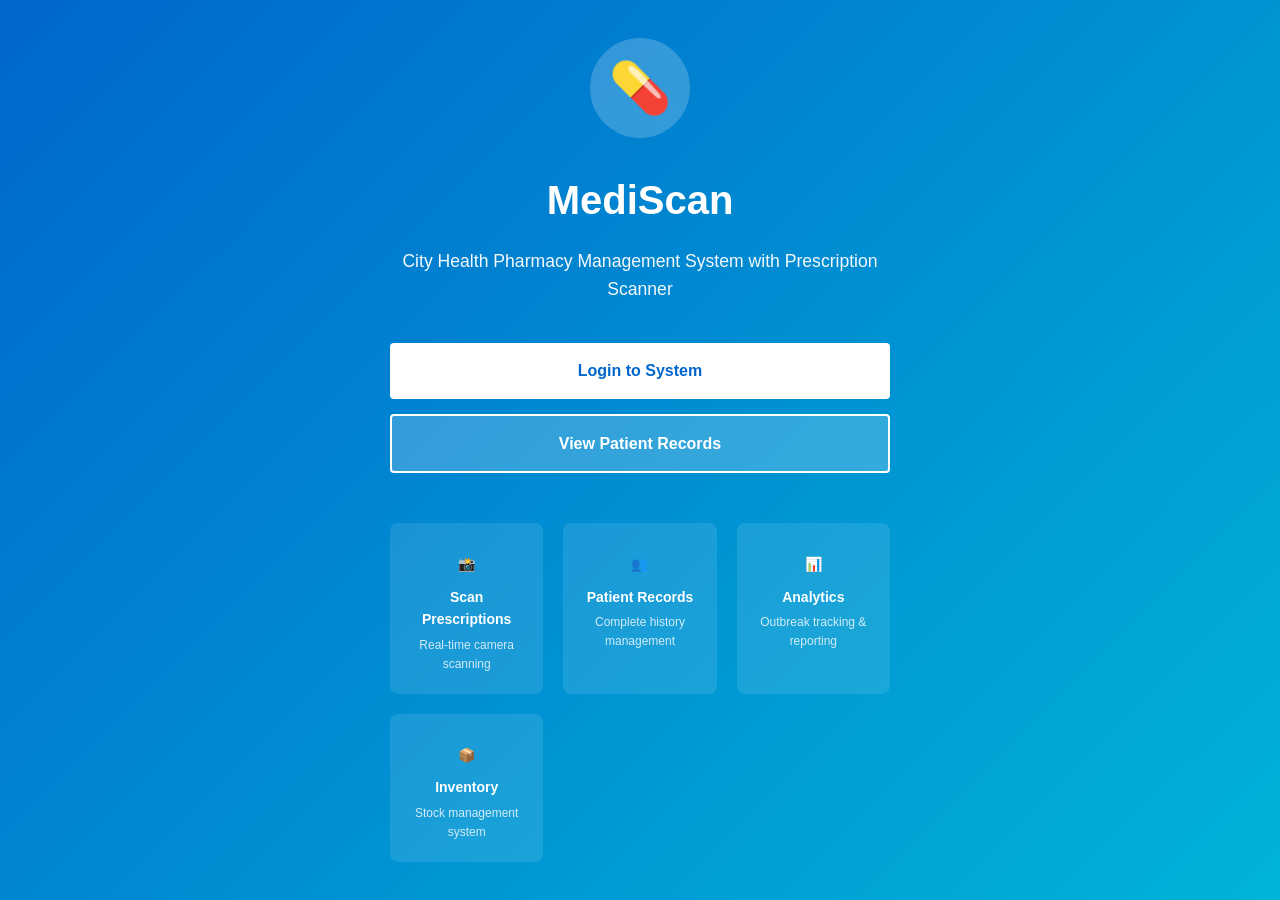
==== index.html @ 4bd52c0b "Add landing page for root URL" ====
<!DOCTYPE html>
<html lang="en">
<head>
    <meta charset="UTF-8">
    <meta name="viewport" content="width=device-width, initial-scale=1.0">
    <title>MediScan - City Health Pharmacy</title>
    <link rel="stylesheet" href="css/style.css">
    <style>
        .landing-page {
            min-height: 100vh;
            display: flex;
            flex-direction: column;
            justify-content: center;
            align-items: center;
            background: linear-gradient(135deg, #0066cc, #00b4d8);
            color: white;
            padding: 20px;
            text-align: center;
        }

        .landing-content {
            max-width: 500px;
        }

        .landing-logo {
            width: 100px;
            height: 100px;
            margin: 0 auto 30px;
            border-radius: 50%;
            background: rgba(255, 255, 255, 0.2);
            display: flex;
            align-items: center;
            justify-content: center;
            font-size: 50px;
        }

        .landing-page h1 {
            font-size: 2.5rem;
            margin-bottom: 15px;
            font-weight: bold;
        }

        .landing-page p {
            font-size: 1.1rem;
            margin-bottom: 40px;
            opacity: 0.95;
            line-height: 1.6;
        }

        .landing-buttons {
            display: flex;
            flex-direction: column;
            gap: 15px;
            margin-bottom: 40px;
        }

        .btn-landing {
            padding: 15px 30px;
            font-size: 16px;
            font-weight: 600;
            border: none;
            border-radius: 4px;
            cursor: pointer;
            text-decoration: none;
            transition: all 0.3s;
            display: inline-block;
        }

        .btn-login {
            background-color: white;
            color: #0066cc;
        }

        .btn-login:hover {
            background-color: #f0f0f0;
            transform: translateY(-2px);
        }

        .btn-secondary {
            background-color: rgba(255, 255, 255, 0.2);
            color: white;
            border: 2px solid white;
        }

        .btn-secondary:hover {
            background-color: rgba(255, 255, 255, 0.3);
            transform: translateY(-2px);
        }

        .features {
            display: grid;
            grid-template-columns: repeat(auto-fit, minmax(150px, 1fr));
            gap: 20px;
            margin-top: 50px;
            text-align: center;
        }

        .feature-item {
            padding: 20px;
            background: rgba(255, 255, 255, 0.1);
            border-radius: 8px;
        }

        .feature-item h3 {
            margin: 10px 0 5px;
            font-size: 14px;
        }

        .feature-item p {
            font-size: 12px;
            opacity: 0.8;
            margin: 0;
        }
    </style>
</head>
<body>
    <div class="landing-page">
        <div class="landing-content">
            <div class="landing-logo">💊</div>
            
            <h1>MediScan</h1>
            <p>City Health Pharmacy Management System with Prescription Scanner</p>

            <div class="landing-buttons">
                <a href="login.html" class="btn-landing btn-login">Login to System</a>
                <a href="patient-records.html" class="btn-landing btn-secondary">View Patient Records</a>
            </div>

            <div class="features">
                <div class="feature-item">
                    <h3>📸</h3>
                    <h3>Scan Prescriptions</h3>
                    <p>Real-time camera scanning</p>
                </div>
                <div class="feature-item">
                    <h3>👥</h3>
                    <h3>Patient Records</h3>
                    <p>Complete history management</p>
                </div>
                <div class="feature-item">
                    <h3>📊</h3>
                    <h3>Analytics</h3>
                    <p>Outbreak tracking & reporting</p>
                </div>
                <div class="feature-item">
                    <h3>📦</h3>
                    <h3>Inventory</h3>
                    <p>Stock management system</p>
                </div>
            </div>
        </div>
    </div>
</body>
</html>
---- css/style.css ----
* {
    margin: 0;
    padding: 0;
    box-sizing: border-box;
}

:root {
    --primary-color: #0066cc;
    --secondary-color: #00b4d8;
    --dark-color: #1a1a1a;
    --light-color: #f5f5f5;
    --text-color: #333;
}

body {
    font-family: 'Segoe UI', Tahoma, Geneva, Verdana, sans-serif;
    line-height: 1.6;
    color: var(--text-color);
}

/* Login Page Styles */
.login-body {
    background-color: #f5f5f5;
}

.login-container {
    display: flex;
    height: 100vh;
    overflow: hidden;
}

.login-left-panel {
    flex: 1;
    background: linear-gradient(135deg, var(--primary-color), var(--secondary-color));
    color: white;
    padding: 40px;
    display: flex;
    flex-direction: column;
    justify-content: space-between;
}

.login-branding {
    display: flex;
    flex-direction: column;
    gap: 30px;
}

.login-logos {
    display: flex;
    align-items: center;
    gap: 20px;
}

.login-seal {
    width: 80px;
    height: 80px;
    object-fit: contain;
    flex-shrink: 0;
    border-radius: 50%;
}

.login-city-logo {
    display: flex;
    align-items: center;
    gap: 15px;
}

.sun-logo {
    width: 70px;
    height: 70px;
    flex-shrink: 0;
    border-radius: 50%;
}

.city-name {
    font-size: 16px;
    font-weight: 600;
    line-height: 1.4;
}

.login-title {
    font-size: 2.5rem;
    font-weight: bold;
    line-height: 1.3;
}

.login-footer {
    font-size: 13px;
    opacity: 0.9;
}

.login-right-panel {
    flex: 1;
    background-color: white;
    display: flex;
    align-items: center;
    justify-content: center;
    padding: 40px;
}

.login-form-wrapper {
    width: 100%;
    max-width: 400px;
}

.login-header {
    margin-bottom: 30px;
    text-align: center;
}

.login-header h2 {
    font-size: 28px;
    margin-bottom: 10px;
    color: var(--dark-color);
}

.login-header p {
    color: #666;
    font-size: 14px;
}

.login-form {
    display: flex;
    flex-direction: column;
    gap: 20px;
}

.form-group {
    display: flex;
    flex-direction: column;
    gap: 8px;
}

.form-group label {
    font-weight: 600;
    color: var(--text-color);
    font-size: 14px;
}

.form-input {
    padding: 12px;
    border: 1px solid #ddd;
    border-radius: 4px;
    font-size: 14px;
    transition: border-color 0.3s;
}

.form-input:focus {
    outline: none;
    border-color: var(--primary-color);
    box-shadow: 0 0 0 3px rgba(0, 102, 204, 0.1);
}

.form-row {
    display: flex;
    justify-content: space-between;
    align-items: center;
    font-size: 13px;
}

.checkbox-label {
    display: flex;
    align-items: center;
    gap: 8px;
    cursor: pointer;
    color: var(--text-color);
}

.checkbox-label input[type="checkbox"] {
    cursor: pointer;
}

.forgot-password {
    color: var(--primary-color);
    text-decoration: none;
    transition: color 0.3s;
}

.forgot-password:hover {
    color: var(--secondary-color);
}

.btn-login {
    background-color: var(--primary-color);
    color: white;
    padding: 12px;
    border: none;
    border-radius: 4px;
    font-size: 16px;
    font-weight: 600;
    cursor: pointer;
    transition: background-color 0.3s;
}

.btn-login:hover {
    background-color: var(--secondary-color);
}

.btn-login:active {
    transform: scale(0.98);
}

/* App Layout */
.app-container {
    display: flex;
    height: 100vh;
}

.app-header {
    background-color: white;
    border-bottom: 1px solid #ddd;
    padding: 20px;
    display: flex;
    justify-content: space-between;
    align-items: center;
}

.app-sidebar {
    width: 250px;
    background-color: var(--light-color);
    border-right: 1px solid #ddd;
    padding: 20px;
    overflow-y: auto;
}

.app-main {
    flex: 1;
    overflow-y: auto;
    padding: 20px;
}

/* Responsive Design */
@media (max-width: 768px) {
    .login-container {
        flex-direction: column;
    }

    .login-left-panel {
        height: auto;
        padding: 30px;
    }

    .login-logos {
        flex-wrap: wrap;
    }

    .login-seal,
    .sun-logo {
        width: 60px;
        height: 60px;
    }

    .login-title {
        font-size: 1.8rem;
    }

    .login-right-panel {
        height: auto;
    }
}

/* Sidebar Styles */
.sidebar {
    width: 250px;
    background-color: var(--light-color);
    border-right: 1px solid #ddd;
    padding: 20px;
    overflow-y: auto;
    display: flex;
    flex-direction: column;
    height: 100vh;
}

.sidebar-header {
    margin-bottom: 30px;
    padding-bottom: 15px;
    border-bottom: 1px solid #ddd;
}

.sidebar-header .logo {
    display: flex;
    align-items: center;
    gap: 10px;
    font-size: 14px;
    font-weight: 600;
    color: var(--text-color);
}

.logo-img {
    width: 40px;
    height: 40px;
    border-radius: 50%;
    object-fit: cover;
}

.sidebar-nav {
    flex: 1;
    display: flex;
    flex-direction: column;
    gap: 20px;
}

.nav-section h3 {
    font-size: 12px;
    font-weight: 700;
    color: #999;
    text-transform: uppercase;
    letter-spacing: 0.5px;
    margin-bottom: 10px;
}

.nav-item {
    display: flex;
    align-items: center;
    gap: 12px;
    padding: 12px;
    color: var(--text-color);
    text-decoration: none;
    border-radius: 4px;
    transition: all 0.3s;
    font-size: 14px;
}

.nav-item:hover {
    background-color: white;
    color: var(--primary-color);
}

.nav-item.active {
    background-color: white;
    color: var(--primary-color);
    font-weight: 600;
}

.nav-icon {
    width: 20px;
    height: 20px;
    flex-shrink: 0;
}

.sidebar-footer {
    padding-top: 15px;
    border-top: 1px solid #ddd;
    display: flex;
    flex-direction: column;
    gap: 15px;
}

.user-info {
    display: flex;
    flex-direction: column;
    gap: 4px;
    font-size: 13px;
}

.user-info strong {
    color: var(--text-color);
}

.user-info span {
    color: #999;
}

.logout-btn {
    display: flex;
    align-items: center;
    gap: 8px;
    padding: 8px 12px;
    background-color: white;
    border: 1px solid #ddd;
    border-radius: 4px;
    color: var(--text-color);
    text-decoration: none;
    font-size: 13px;
    cursor: pointer;
    transition: all 0.3s;
}

.logout-btn:hover {
    background-color: #fee;
    border-color: #f00;
    color: #f00;
}

/* Main Content Styles */
.main-content {
    flex: 1;
    overflow-y: auto;
    padding: 30px;
    background-color: #f9f9f9;
}

.card {
    background-color: white;
    border-radius: 8px;
    box-shadow: 0 2px 4px rgba(0, 0, 0, 0.1);
    padding: 25px;
}

.patient-header {
    margin-bottom: 30px;
    padding-bottom: 20px;
    border-bottom: 2px solid var(--light-color);
}

.patient-header h2 {
    margin: 0 0 8px 0;
    font-size: 24px;
    color: var(--dark-color);
}

.patient-details {
    margin: 0;
    color: #666;
    font-size: 14px;
}

.section-header {
    margin-bottom: 20px;
}

.section-header h3 {
    margin: 0;
    font-size: 18px;
    color: var(--primary-color);
}

/* Prescription Scanner Styles */
.btn-scan-prescription {
    background-color: var(--primary-color);
    color: white;
    padding: 10px 20px;
    border: none;
    border-radius: 4px;
    font-size: 14px;
    font-weight: 600;
    cursor: pointer;
    display: flex;
    align-items: center;
    gap: 8px;
    transition: background-color 0.3s;
}

.btn-scan-prescription:hover {
    background-color: var(--secondary-color);
}

.page-header {
    display: flex;
    justify-content: space-between;
    align-items: center;
    margin-bottom: 20px;
}

.page-header h1 {
    margin: 0;
}

/* Modal Styles */
.modal {
    display: none;
    position: fixed;
    z-index: 1000;
    left: 0;
    top: 0;
    width: 100%;
    height: 100%;
    overflow: auto;
    background-color: rgba(0, 0, 0, 0.5);
}

.modal.active {
    display: flex;
    align-items: center;
    justify-content: center;
}

.modal-content {
    background-color: #fefefe;
    border-radius: 8px;
    box-shadow: 0 4px 6px rgba(0, 0, 0, 0.1);
    max-width: 600px;
    width: 90%;
    max-height: 90vh;
    overflow-y: auto;
}

.scanner-modal {
    max-width: 700px;
}

.modal-header {
    display: flex;
    justify-content: space-between;
    align-items: center;
    padding: 20px;
    border-bottom: 1px solid #ddd;
}

.modal-header h2 {
    margin: 0;
    font-size: 20px;
    color: var(--dark-color);
}

.close-modal {
    background: none;
    border: none;
    font-size: 28px;
    font-weight: bold;
    color: #aaa;
    cursor: pointer;
    transition: color 0.3s;
}

.close-modal:hover {
    color: #000;
}

.modal-body {
    padding: 20px;
}

.scanner-container {
    display: flex;
    flex-direction: column;
    gap: 15px;
}

.camera-feed {
    width: 100%;
    height: auto;
    border-radius: 8px;
    background-color: #000;
    aspect-ratio: 4/3;
    object-fit: cover;
}

.scanner-overlay {
    position: relative;
    display: flex;
    flex-direction: column;
    align-items: center;
    justify-content: center;
    gap: 15px;
}

.scan-frame {
    position: relative;
    width: 80%;
    aspect-ratio: 4/3;
    border: 3px solid var(--primary-color);
    border-radius: 8px;
    box-shadow: 0 0 20px rgba(0, 102, 204, 0.3) inset;
    background-color: rgba(0, 102, 204, 0.05);
}

.scan-instruction {
    color: #666;
    font-size: 14px;
    text-align: center;
    margin: 0;
}

.scanner-controls {
    display: flex;
    justify-content: center;
    gap: 15px;
}

.btn-capture {
    width: 70px;
    height: 70px;
    border-radius: 50%;
    border: 3px solid var(--primary-color);
    background-color: white;
    cursor: pointer;
    display: flex;
    align-items: center;
    justify-content: center;
    transition: all 0.3s;
    box-shadow: 0 2px 8px rgba(0, 0, 0, 0.1);
}

.btn-capture:hover {
    background-color: var(--primary-color);
    color: white;
    transform: scale(1.1);
}

.btn-capture:active {
    transform: scale(0.95);
}

.captured-image {
    display: flex;
    flex-direction: column;
    gap: 15px;
    align-items: center;
}

.captured-image img {
    max-width: 100%;
    height: auto;
    border-radius: 8px;
    max-height: 400px;
    box-shadow: 0 2px 8px rgba(0, 0, 0, 0.1);
}

.capture-actions {
    display: flex;
    gap: 15px;
    width: 100%;
}

.btn-primary,
.btn-secondary {
    flex: 1;
    padding: 12px 20px;
    border: none;
    border-radius: 4px;
    font-size: 14px;
    font-weight: 600;
    cursor: pointer;
    transition: all 0.3s;
}

.btn-primary {
    background-color: var(--primary-color);
    color: white;
}

.btn-primary:hover {
    background-color: var(--secondary-color);
}

.btn-secondary {
    background-color: #ddd;
    color: var(--text-color);
}

.btn-secondary:hover {
    background-color: #ccc;
}

.hidden {
    display: none !important;
}

/* Data Table Styles */
.data-table {
    width: 100%;
    border-collapse: collapse;
    margin-top: 15px;
}

.data-table thead {
    background-color: var(--light-color);
}

.data-table th,
.data-table td {
    padding: 12px;
    text-align: left;
    border-bottom: 1px solid #ddd;
}

.data-table th {
    font-weight: 600;
    color: var(--primary-color);
}

.data-table tbody tr:hover {
    background-color: #f9f9f9;
}

.badge {
    display: inline-block;
    padding: 4px 12px;
    border-radius: 20px;
    font-size: 12px;
    font-weight: 600;
}

.badge-success {
    background-color: #d4edda;
    color: #155724;
}
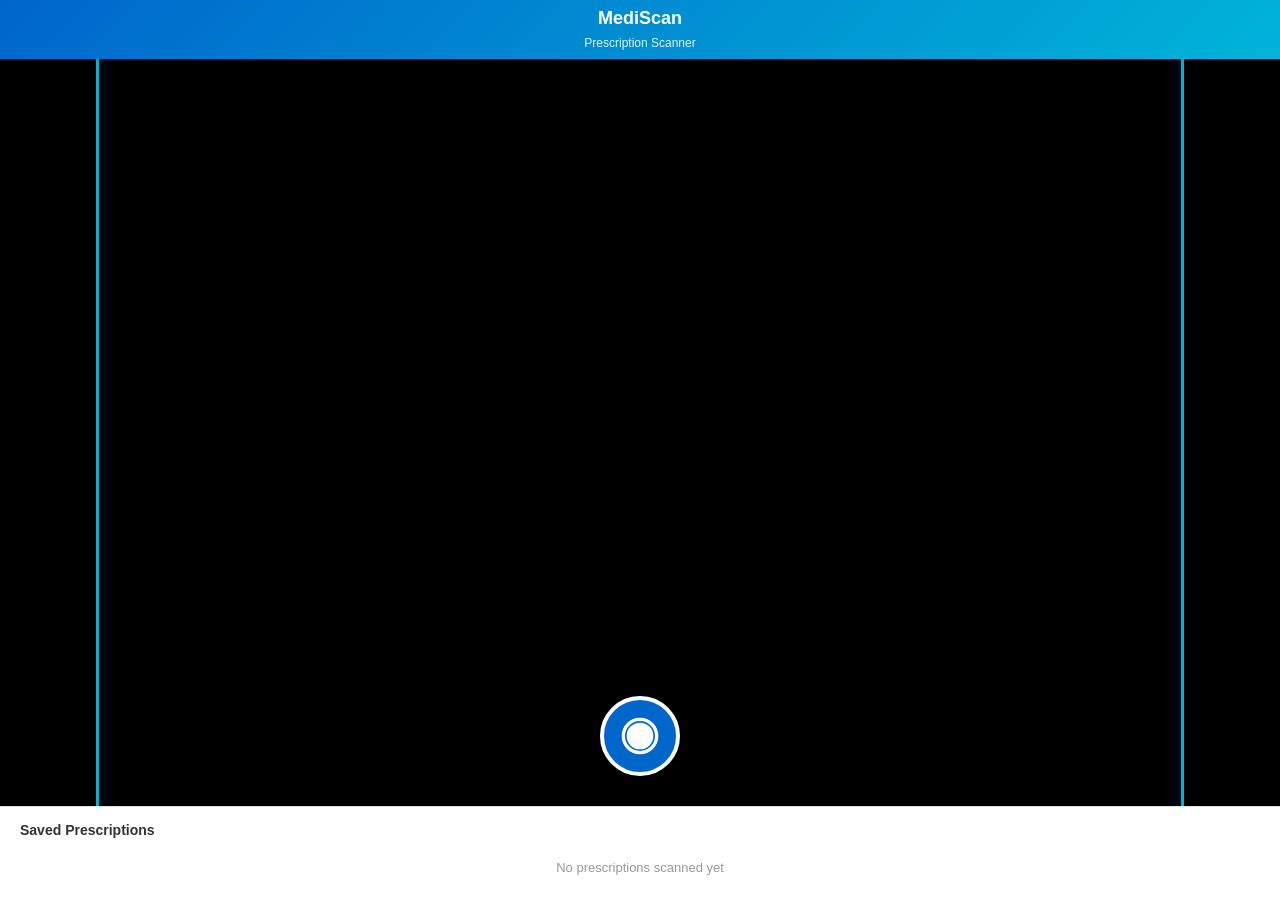
==== commit 7e6df27e: "Create simple mobile scanner app - minimal design with camera and gallery" ====
--- a/index.html
+++ b/index.html
@@ -3,152 +3,12 @@
 <head>
     <meta charset="UTF-8">
     <meta name="viewport" content="width=device-width, initial-scale=1.0">
-    <title>MediScan - City Health Pharmacy</title>
-    <link rel="stylesheet" href="css/style.css">
-    <style>
-        .landing-page {
-            min-height: 100vh;
-            display: flex;
-            flex-direction: column;
-            justify-content: center;
-            align-items: center;
-            background: linear-gradient(135deg, #0066cc, #00b4d8);
-            color: white;
-            padding: 20px;
-            text-align: center;
-        }
-
-        .landing-content {
-            max-width: 500px;
-        }
-
-        .landing-logo {
-            width: 100px;
-            height: 100px;
-            margin: 0 auto 30px;
-            border-radius: 50%;
-            background: rgba(255, 255, 255, 0.2);
-            display: flex;
-            align-items: center;
-            justify-content: center;
-            font-size: 50px;
-        }
-
-        .landing-page h1 {
-            font-size: 2.5rem;
-            margin-bottom: 15px;
-            font-weight: bold;
-        }
-
-        .landing-page p {
-            font-size: 1.1rem;
-            margin-bottom: 40px;
-            opacity: 0.95;
-            line-height: 1.6;
-        }
-
-        .landing-buttons {
-            display: flex;
-            flex-direction: column;
-            gap: 15px;
-            margin-bottom: 40px;
-        }
-
-        .btn-landing {
-            padding: 15px 30px;
-            font-size: 16px;
-            font-weight: 600;
-            border: none;
-            border-radius: 4px;
-            cursor: pointer;
-            text-decoration: none;
-            transition: all 0.3s;
-            display: inline-block;
-        }
-
-        .btn-login {
-            background-color: white;
-            color: #0066cc;
-        }
-
-        .btn-login:hover {
-            background-color: #f0f0f0;
-            transform: translateY(-2px);
-        }
-
-        .btn-secondary {
-            background-color: rgba(255, 255, 255, 0.2);
-            color: white;
-            border: 2px solid white;
-        }
-
-        .btn-secondary:hover {
-            background-color: rgba(255, 255, 255, 0.3);
-            transform: translateY(-2px);
-        }
-
-        .features {
-            display: grid;
-            grid-template-columns: repeat(auto-fit, minmax(150px, 1fr));
-            gap: 20px;
-            margin-top: 50px;
-            text-align: center;
-        }
-
-        .feature-item {
-            padding: 20px;
-            background: rgba(255, 255, 255, 0.1);
-            border-radius: 8px;
-        }
-
-        .feature-item h3 {
-            margin: 10px 0 5px;
-            font-size: 14px;
-        }
-
-        .feature-item p {
-            font-size: 12px;
-            opacity: 0.8;
-            margin: 0;
-        }
-    </style>
+    <title>MediScan - Prescription Scanner</title>
 </head>
 <body>
-    <div class="landing-page">
-        <div class="landing-content">
-            <div class="landing-logo">💊</div>
-            
-            <h1>MediScan</h1>
-            <p>City Health Pharmacy Management System with Prescription Scanner</p>
-
-            <div class="landing-buttons">
-                <a href="login.html" class="btn-landing btn-login">Login to System</a>
-                <a href="patient-records.html" class="btn-landing btn-secondary">View Patient Records</a>
-            </div>
-
-            <div class="features">
-                <div class="feature-item">
-                    <h3>📸</h3>
-                    <h3>Scan Prescriptions</h3>
-                    <p>Real-time camera scanning</p>
-                </div>
-                <div class="feature-item">
-                    <h3>👥</h3>
-                    <h3>Patient Records</h3>
-                    <p>Complete history management</p>
-                </div>
-                <div class="feature-item">
-                    <h3>📊</h3>
-                    <h3>Analytics</h3>
-                    <p>Outbreak tracking & reporting</p>
-                </div>
-                <div class="feature-item">
-                    <h3>📦</h3>
-                    <h3>Inventory</h3>
-                    <p>Stock management system</p>
-                </div>
-            </div>
-        </div>
-    </div>
+    <script>
+        // Redirect to the scanner app
+        window.location.href = 'app.html';
+    </script>
 </body>
 </html>
